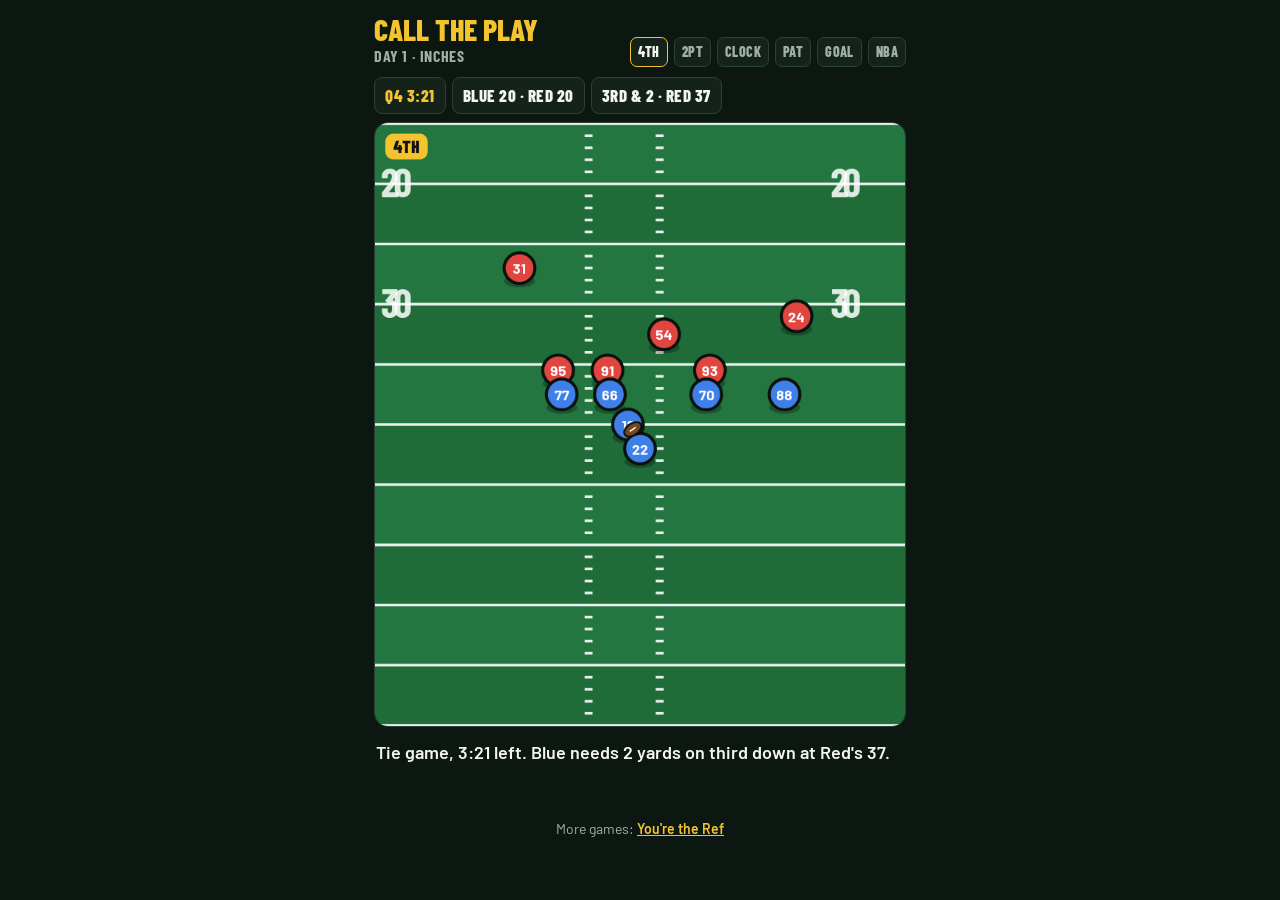
==== call-the-play/index.html @ e91d844c "Add Call the Play: a daily coaching-decisions game Co-Authored-By: Claude Fable 5.2 <noreply@anthrop" ====
<!DOCTYPE html>
<html lang="en">
<head>
<meta charset="utf-8">
<meta name="viewport" content="width=device-width, initial-scale=1">
<title>Call the Play</title>
<link rel="preconnect" href="https://fonts.googleapis.com">
<link href="https://fonts.googleapis.com/css2?family=Barlow:wght@400;500;600;700&family=Barlow+Condensed:wght@600;700;800&display=swap" rel="stylesheet">
<style>
  :root{--night:#0d1712;--panel:#14221a;--line:#2a4234;--chalk:#f3f5ef;--muted:#9fb0a5;--yellow:#f4c430;--red:#e0453f;--green:#2fa866;--display:"Barlow Condensed","Arial Narrow",Arial,sans-serif;--body:Barlow,system-ui,Arial,sans-serif}
  *{box-sizing:border-box}
  body{margin:0;background:var(--night);color:var(--chalk);font-family:var(--body);font-size:16px;line-height:1.45}
  .wrap{max-width:560px;margin:0 auto;padding:14px 14px 40px}
  header{display:flex;flex-wrap:wrap;justify-content:space-between;align-items:flex-end;gap:8px;margin-bottom:10px}
  header>div:first-child{white-space:nowrap}
  .logo{font-family:var(--display);font-weight:800;font-size:30px;line-height:1;text-transform:uppercase;color:var(--yellow)}
  .sub{font-family:var(--display);font-weight:700;font-size:16px;letter-spacing:.6px;text-transform:uppercase;color:var(--muted)}
  .dots{display:flex;gap:6px}
  .dot{font-family:var(--display);font-weight:800;font-size:14px;letter-spacing:.4px;padding:4px 7px;border-radius:7px;border:1px solid var(--line);color:var(--muted);background:var(--panel)}
  .dot.now{border-color:var(--yellow);color:var(--chalk)} .dot.ok{background:var(--green);border-color:var(--green);color:#fff} .dot.no{background:var(--red);border-color:var(--red);color:#fff}
  .stage{position:relative;border-radius:14px;overflow:hidden;border:1px solid var(--line);background:#000}
  canvas{display:block;width:100%;height:auto}
  .ghost{position:absolute;right:10px;top:10px;background:rgba(0,0,0,.66);border:1px solid var(--line);border-radius:8px;padding:5px 11px;font-family:var(--display);font-weight:700;font-size:16px;letter-spacing:.5px;text-transform:uppercase;color:var(--chalk);cursor:pointer}
  .sit{display:flex;flex-wrap:wrap;gap:6px;margin:0 0 8px}
  .sit span{font-family:var(--display);font-weight:800;font-size:17px;letter-spacing:.5px;text-transform:uppercase;padding:5px 10px;border-radius:8px;background:var(--panel);border:1px solid var(--line)}
  .sit span:first-child{color:var(--yellow)}
  .more{display:block;text-align:center;margin:18px 0 0;color:var(--muted);font-size:14px} .more a{color:var(--yellow);font-weight:600}
  .cap{min-height:52px;margin:12px 2px 10px;font-size:18px;font-weight:600;text-wrap:balance}
  .cap.q{color:var(--yellow)}
  .calls{display:grid;gap:8px}
  button{font:inherit;color:inherit;cursor:pointer;border:0}
  .call{font-family:var(--display);font-weight:800;font-size:23px;letter-spacing:.5px;text-transform:uppercase;padding:13px 12px;border-radius:12px;background:var(--panel);border:2px solid var(--line);text-align:left}
  .call:hover:not(:disabled){border-color:var(--yellow)} .call:active:not(:disabled){transform:scale(.985)}
  .call:disabled{opacity:.45;cursor:default} .call.right{background:var(--green);border-color:var(--green);opacity:1} .call.wrong{background:var(--red);border-color:var(--red);opacity:1}
  .call:focus-visible,.primary:focus-visible,.ghost:focus-visible{outline:3px solid var(--yellow);outline-offset:2px}
  .verdict{margin-top:12px;padding:14px;border-radius:12px;background:var(--panel);border:1px solid var(--line)}
  .verdict h2{font-family:var(--display);font-weight:800;font-size:28px;line-height:1;margin:0 0 6px;text-transform:uppercase}
  .verdict p{margin:0 0 8px}
  .law{color:var(--yellow);font-family:var(--display);font-weight:700;font-size:17px;letter-spacing:.5px;text-transform:uppercase}
  #clip{color:var(--yellow);font-weight:600;text-underline-offset:3px}
  .twist{color:var(--muted);font-size:15px}
  .primary{font-family:var(--display);font-weight:800;font-size:24px;letter-spacing:.6px;text-transform:uppercase;background:var(--yellow);color:#1a1606;border-radius:12px;padding:13px 18px;width:100%;margin-top:6px}
  .big{font-family:var(--display);font-weight:800;font-size:84px;line-height:.9;font-variant-numeric:tabular-nums}
  .big small{font-size:36px;color:var(--muted)}
  .grid{font-size:30px;letter-spacing:4px;margin:10px 0}
  .muted{color:var(--muted);font-size:14px}
  .rows{list-style:none;padding:0;margin:12px 0;display:grid;gap:6px}
  .rows li{display:flex;justify-content:space-between;gap:10px;padding:8px 10px;border-radius:9px;background:var(--panel);border:1px solid var(--line);font-size:15px}
  .rows b{font-family:var(--display);font-size:17px;letter-spacing:.4px;text-transform:uppercase}
  .lb{margin-top:12px;padding:14px;border-radius:12px;background:var(--panel);border:1px solid var(--line)}
  .lb h3{font-family:var(--display);font-weight:800;font-size:24px;margin:0 0 8px;text-transform:uppercase;color:var(--yellow)}
  .lbform{display:flex;gap:8px;margin-bottom:10px}
  .lbform input{flex:1;min-width:0;font:inherit;font-weight:600;color:var(--chalk);background:var(--night);border:2px solid var(--line);border-radius:10px;padding:10px 12px}
  .lbform input:focus-visible{outline:3px solid var(--yellow);outline-offset:1px}
  .lbform button{font-family:var(--display);font-weight:800;font-size:20px;text-transform:uppercase;background:var(--yellow);color:#1a1606;border-radius:10px;padding:0 16px}
  .lbtabs{display:flex;gap:6px;margin-bottom:8px}
  .lbtabs button{font-family:var(--display);font-weight:700;font-size:16px;text-transform:uppercase;padding:5px 10px;border-radius:8px;background:var(--night);border:1px solid var(--line);color:var(--muted)}
  .lbtabs button[aria-pressed=true]{border-color:var(--yellow);color:var(--chalk)}
  .lbl{list-style:none;margin:0;padding:0;font-variant-numeric:tabular-nums}
  .lbl li{display:grid;grid-template-columns:30px 1fr auto auto;gap:10px;padding:7px 4px;border-top:1px solid var(--line);font-size:15px}
  .lbl li.me{color:var(--yellow);font-weight:700} .lbl .t{color:var(--muted)}
  [hidden]{display:none!important}
  @media (prefers-reduced-motion:reduce){.call{transition:none}}
</style>
</head>
<body>
<div class="wrap">
  <header>
    <div><div class="logo">Call the Play</div><div class="sub" id="sub">Today's calls</div></div>
    <div class="dots" id="dots" aria-label="Progress"></div>
  </header>
  <main id="play">
    <div class="sit" id="sit" aria-label="Game situation"></div>
    <div class="stage"><canvas id="cv" width="720" height="820" role="img" aria-label="Animated diagram of the play"></canvas><button class="ghost" id="again" hidden>Watch again</button></div>
    <p class="cap" id="cap" aria-live="polite"></p>
    <div class="calls" id="calls"></div>
    <div class="verdict" id="verdict" hidden>
      <h2 id="vh"></h2><p id="why"></p><p class="law" id="law"></p><p class="twist" id="twist"></p>
      <p style="margin:0 0 10px"><a id="clip" target="_blank" rel="noopener" hidden></a></p>
      <button class="primary" id="next">Next play</button>
    </div>
  </main>
  <main id="done" hidden>
    <div class="verdict">
      <div class="sub" id="rank"></div>
      <div class="big"><span id="score">0</span><small id="outof">/6</small></div>
      <div class="grid" id="grid" aria-hidden="true"></div>
      <p class="muted" id="streak"></p>
      <ul class="rows" id="rows"></ul>
      <button class="primary" id="copy">Copy my score</button>
      <button class="call" id="review" style="width:100%;margin-top:8px;text-align:center">Play these again</button>
      <p class="muted" style="margin:12px 0 0">Every answer is the call that published win-probability research favors, with the source linked. Real games have matchups, weather and injuries that can change it. Plays are illustrations. Not affiliated with any league.</p>
    </div>
    <section class="lb" id="lb" aria-labelledby="lbh">
      <h3 id="lbh">Leaderboard</h3>
      <form class="lbform" id="lbform"><input id="lbname" maxlength="16" autocomplete="nickname" placeholder="Your ref name" aria-label="Your ref name"><button type="submit">Post score</button></form>
      <div class="lbtabs"><button type="button" id="lbday" aria-pressed="true">Today</button><button type="button" id="lball" aria-pressed="false">All time</button></div>
      <ol class="lbl" id="lblist"></ol><p class="muted" id="lbmsg" style="margin:8px 0 0"></p>
    </section>
  </main>
  <p class="more">More games: <a href="../">You're the Ref</a></p>
</div>
<script src="../engine.js"></script>
<script>
function startGame(DAY,P){
  "use strict";
  var  $=function(i){return document.getElementById(i)};
  var cv=$("cv"), c=cv.getContext("2d"), RECT=[0,0,720,820];
  var LB_URL="", secs=0, asked=0; var i=0, res=[], raf=0, answered=false, reduce=window.matchMedia&&matchMedia("(prefers-reduced-motion: reduce)").matches;
  function store(k,v){try{if(v===undefined)return JSON.parse(localStorage.getItem(k));localStorage.setItem(k,JSON.stringify(v))}catch(e){return null}}
  function dots(){$("dots").innerHTML=P.map(function(p,j){var s=res[j]===undefined?(j===i?"now":""):(res[j]?"ok":"no");return '<span class="dot '+s+'">'+p.league+'</span>'}).join("")}
  function paint(t,trail){YTR.draw(c,P[i],t,RECT,{trail:trail});var lb=P[i].league;c.font="800 24px 'Barlow Condensed', Arial, sans-serif";YTR.chip(c,lb,14+(c.measureText(lb).width+21.6)/2,32,24,"#111","#f4c430",1)}
  function run(slow){
    cancelAnimationFrame(raf);var p=P[i],k=slow?(p.replay?0.8:0.5):0.7,t0=null,lead=slow?0:3600;
    $("again").hidden=true; if(!slow){$("calls").innerHTML="";$("cap").className="cap";$("cap").textContent=p.setup}
    if(reduce){paint(p.dur,true);ask();return}
    function step(now){if(t0===null)t0=now;var t=Math.max(0,(now-t0-lead)/1000)*k;
      if(t>=p.dur){paint(p.dur,true);if(slow)ask();else setTimeout(ask,1800);return}
      paint(t,slow);if(now-t0>=lead&&!answered){$("cap").className="cap";$("cap").textContent=YTR.capAt(p,t)||$("cap").textContent}
      raf=requestAnimationFrame(step)}
    raf=requestAnimationFrame(step)
  }
  function ask(){var p=P[i];$("again").hidden=false;if(answered)return;if(!asked)asked=Date.now();$("cap").className="cap q";$("cap").textContent=p.after;
    if($("calls").children.length)return;
    p.options.forEach(function(o,j){var b=document.createElement("button");b.className="call";b.textContent=o;b.onclick=function(){answer(j)};$("calls").appendChild(b)})}
  function answer(j){if(answered)return;answered=true;secs+=Math.min(60,(Date.now()-(asked||Date.now()))/1000);asked=0;var p=P[i],ok=j===p.answer;res[i]=ok;
    [].forEach.call($("calls").children,function(b,n){b.disabled=true;if(n===p.answer)b.classList.add("right");else if(n===j)b.classList.add("wrong")});
    $("vh").textContent=ok?"Right call":"The numbers disagree";$("vh").style.color=ok?"var(--green)":"var(--red)";
    $("why").textContent=p.why;$("law").textContent=p.law;$("twist").textContent=p.twist;var a=$("clip");if(p.clip){a.href=p.clip.url;a.textContent=p.clip.label+" ↗";a.hidden=false}else a.hidden=true;$("next").textContent=i===P.length-1?"See my score":"Next play";
    $("verdict").hidden=false;dots();$("next").focus({preventScroll:true})}
  function load(){$("sit").textContent="";(P[i].sit||[]).forEach(function(x){var e=document.createElement("span");e.textContent=x;$("sit").appendChild(e)});answered=false;$("verdict").hidden=true;$("sub").textContent="Day "+DAY+"  ·  "+P[i].title;dots();run(false)}
  function grid(){return res.map(function(r){return r?"🟩":"🟥"}).join("")}
  function finish(){
    var n=res.filter(Boolean).length,ranks=["Fired at halftime","Armchair coach","Position coach","Position coach","Coordinator","Coordinator","Head coach"];
    $("play").hidden=true;$("done").hidden=false;$("sub").textContent="Day "+DAY+"  ·  Final";$("score").textContent=n;$("outof").textContent="/"+P.length;$("rank").textContent=ranks[n];$("grid").textContent=grid();
    $("rows").innerHTML=P.map(function(p,j){return "<li><span><b>"+p.league+"</b> · "+p.title+"</span><span>"+p.stamp+" "+(res[j]?"✓":"✗")+"</span></li>"}).join("");
    var s=store("ctp_daily")||{};if(s.last!==DAY){s.streak=(s.last===DAY-1?(s.streak||0):0)+1;s.last=DAY;s.first=n}s.best=Math.max(s.best||0,n);store("ctp_daily",s);
    lbInit(n,s);$("streak").textContent=s.streak?"Streak: "+s.streak+" day"+(s.streak>1?"s":"")+"  ·  Best: "+s.best+"/"+P.length:"";dots()}
  $("again").onclick=function(){run(true)};
  $("next").onclick=function(){if(i===P.length-1){finish();return}i++;load();window.scrollTo({top:0,behavior:reduce?"auto":"smooth"})};
  $("review").onclick=function(){i=0;res=[];secs=0;practice=true;$("done").hidden=true;$("play").hidden=false;load()};
  $("copy").onclick=function(){var t="Call the Play · Day "+DAY+"\n"+P.map(function(p){return p.league}).join(" ")+"\n"+grid()+"  "+res.filter(Boolean).length+"/"+P.length,b=this;
    function ok(){b.textContent="Copied";setTimeout(function(){b.textContent="Copy my score"},1600)}
    if(navigator.clipboard&&navigator.clipboard.writeText)navigator.clipboard.writeText(t).then(ok,function(){b.textContent=t});else b.textContent=t};
  var practice=false, board=null, tab="day";
  function lbShow(){var rows=board?(tab==="day"?board.day:board.all)||[]:[],me=(store("ytr_name")||"").toLowerCase(),L=$("lblist");L.textContent="";
    rows.forEach(function(r,k){var li=document.createElement("li");if(r.name.toLowerCase()===me)li.className="me";
      [String(k+1),r.name,tab==="day"?r.score+"/"+r.total:r.score+" right",tab==="day"?Math.round(r.secs)+"s":r.days+" day"+(r.days>1?"s":"")].forEach(function(x,m){var s=document.createElement("span");if(m===3)s.className="t";s.textContent=x;li.appendChild(s)});L.appendChild(li)});
    if(!rows.length&&board)$("lbmsg").textContent="No scores yet. Be the first."}
  function lbCall(body){return fetch(LB_URL+(body?"":"?day="+DAY),body?{method:"POST",headers:{"Content-Type":"text/plain"},body:JSON.stringify(body)}:{}).then(function(r){return r.json()})}
  function lbInit(n,s){
    if(!LB_URL){$("lb").hidden=true;return}
    var posted=s.posted===DAY;$("lbform").hidden=posted||practice;$("lbname").value=store("ytr_name")||"";
    $("lbmsg").textContent=practice&&!posted?"Replays are practice. Only your first run counts.":"Loading scores...";
    lbCall().then(function(b){board=b;$("lbmsg").textContent=practice&&!posted?"Replays are practice. Only your first run counts.":"";lbShow()},function(){$("lbmsg").textContent="Couldn't load the leaderboard. Try again later."});
    $("lbform").onsubmit=function(e){e.preventDefault();var name=$("lbname").value.replace(/[^A-Za-z0-9 _-]/g,"").trim().slice(0,16);
      if(name.length<2){$("lbmsg").textContent="Pick a name with at least 2 letters or numbers.";return}
      $("lbmsg").textContent="Posting...";lbCall({day:DAY,name:name,score:n,total:P.length,secs:Math.round(secs*10)/10}).then(function(b){
        if(b.error){$("lbmsg").textContent=b.error;return}board=b;store("ytr_name",name);var z=store("ctp_daily")||{};z.posted=DAY;store("ctp_daily",z);$("lbform").hidden=true;$("lbmsg").textContent="Posted.";lbShow()},function(){$("lbmsg").textContent="Couldn't post your score. Try again."})}}
  $("lbday").onclick=function(){tab="day";this.setAttribute("aria-pressed","true");$("lball").setAttribute("aria-pressed","false");lbShow()};
  $("lball").onclick=function(){tab="all";this.setAttribute("aria-pressed","true");$("lbday").setAttribute("aria-pressed","false");lbShow()};
  window.__ytr={answer:answer,state:function(){return {i:i,res:res,answered:answered}},skip:function(){cancelAnimationFrame(raf);paint(P[i].dur,true);ask()}};
  load();
}
(function(){
  /* Day 1 was 20 Nov 2026 (US Eastern). A new slate goes live at midnight Eastern if slates/day-N.js exists; otherwise the latest one stays up. */
  function todayN(){try{var s=new Intl.DateTimeFormat("en-CA",{timeZone:"America/New_York",year:"numeric",month:"2-digit",day:"2-digit"}).format(new Date()).split("-");
    return 1+Math.round((Date.UTC(+s[0],+s[1]-1,+s[2])-Date.UTC(2026,10,20))/864e5)}catch(e){return 1}}
  function tryDay(n,left){if(n<1||left<0){document.getElementById("cap").textContent="Couldn't load today's plays. Refresh to try again.";return}
    var s=document.createElement("script");s.src="slates/day-"+n+".js?v="+n;
    s.onload=function(){var P=(window.CTP_SLATES||{})[n];if(P&&P.length)startGame(n,P);else tryDay(n-1,left-1)};
    s.onerror=function(){tryDay(n-1,left-1)};document.head.appendChild(s)}
  var q=+new URLSearchParams(location.search).get("day"),l=document.createElement("script");
  function go(){var latest=window.CTP_LATEST||todayN();tryDay(q>0?Math.min(q,latest):Math.max(1,Math.min(todayN(),latest)),30)}
  l.src="slates/latest.js?v="+Math.floor(Date.now()/6e5);l.onload=go;l.onerror=go;document.head.appendChild(l);
})();
</script>
</body>
</html>
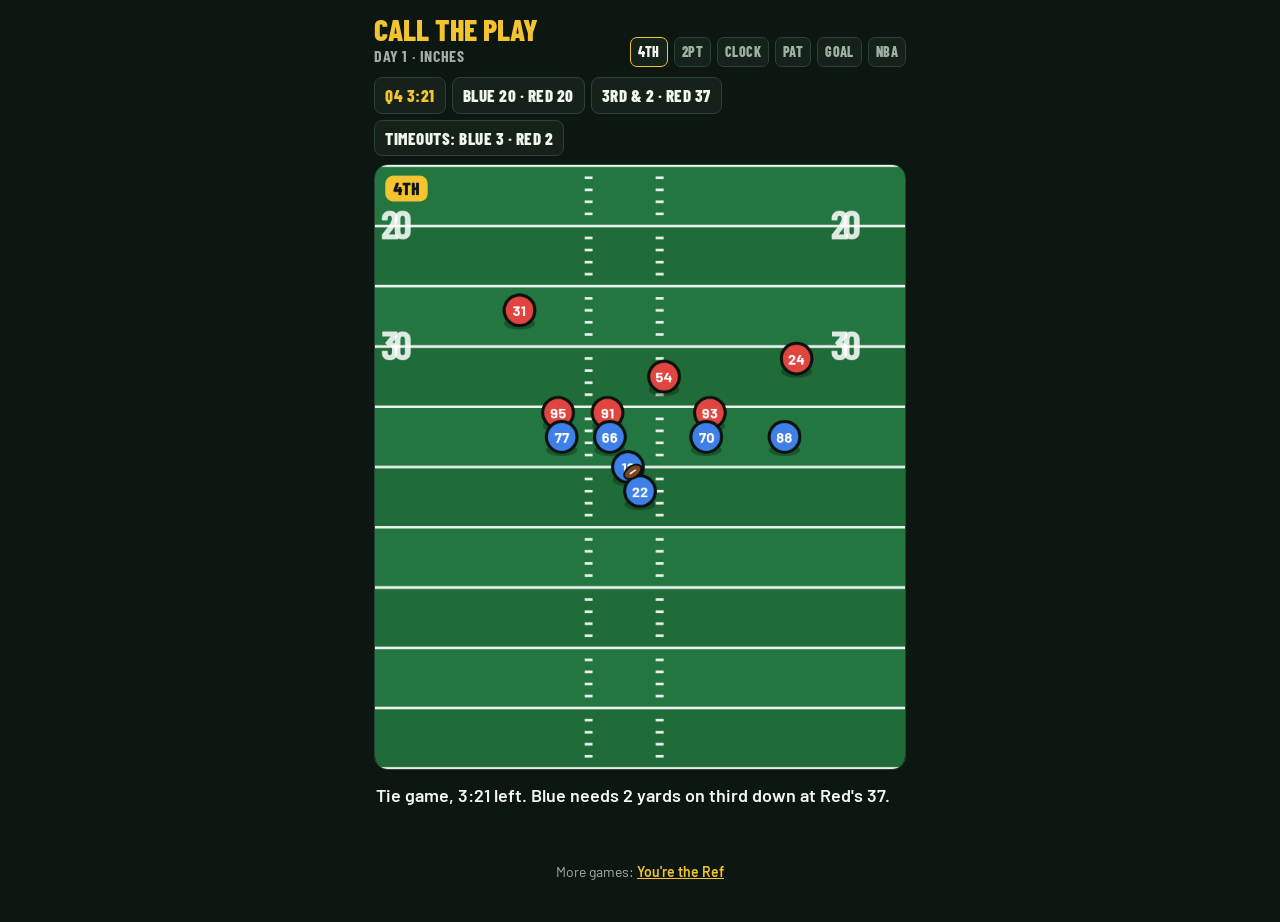
==== commit 911bda7f: "Call the Play: show each team's timeouts Co-Authored-By: Claude Fable 5.2 <noreply@anthropic.com> Cl" ====
--- a/call-the-play/index.html
+++ b/call-the-play/index.html
@@ -128,7 +128,7 @@
     $("vh").textContent=ok?"Right call":"The numbers disagree";$("vh").style.color=ok?"var(--green)":"var(--red)";
     $("why").textContent=p.why;$("law").textContent=p.law;$("twist").textContent=p.twist;var a=$("clip");if(p.clip){a.href=p.clip.url;a.textContent=p.clip.label+" ↗";a.hidden=false}else a.hidden=true;$("next").textContent=i===P.length-1?"See my score":"Next play";
     $("verdict").hidden=false;dots();$("next").focus({preventScroll:true})}
-  function load(){$("sit").textContent="";(P[i].sit||[]).forEach(function(x){var e=document.createElement("span");e.textContent=x;$("sit").appendChild(e)});answered=false;$("verdict").hidden=true;$("sub").textContent="Day "+DAY+"  ·  "+P[i].title;dots();run(false)}
+  function load(){$("sit").textContent="";(P[i].sit||[]).forEach(function(x){var e=document.createElement("span");e.textContent=x;$("sit").appendChild(e)});if(P[i].to){var o=document.createElement("span");o.textContent="Timeouts: Blue "+P[i].to[0]+" · Red "+P[i].to[1];$("sit").appendChild(o)}answered=false;$("verdict").hidden=true;$("sub").textContent="Day "+DAY+"  ·  "+P[i].title;dots();run(false)}
   function grid(){return res.map(function(r){return r?"🟩":"🟥"}).join("")}
   function finish(){
     var n=res.filter(Boolean).length,ranks=["Fired at halftime","Armchair coach","Position coach","Position coach","Coordinator","Coordinator","Head coach"];
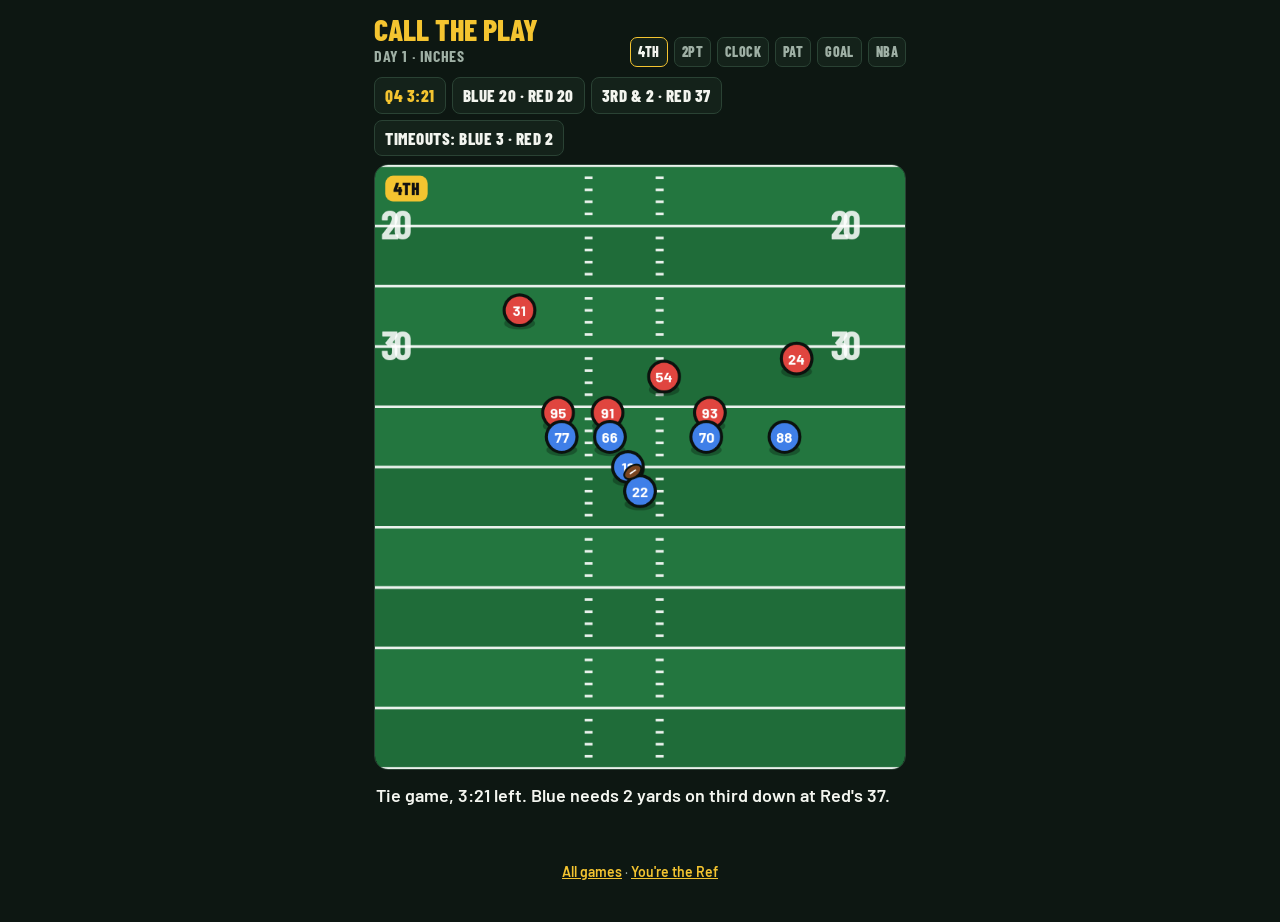
==== commit ff066498: "Add a home screen with a card for each game Co-Authored-By: Claude Fable 5.2 <noreply@anthropic.com>" ====
--- a/call-the-play/index.html
+++ b/call-the-play/index.html
@@ -98,7 +98,7 @@
       <ol class="lbl" id="lblist"></ol><p class="muted" id="lbmsg" style="margin:8px 0 0"></p>
     </section>
   </main>
-  <p class="more">More games: <a href="../">You're the Ref</a></p>
+  <p class="more"><a href="../">All games</a> · <a href="../?play=1">You're the Ref</a></p>
 </div>
 <script src="../engine.js"></script>
 <script>
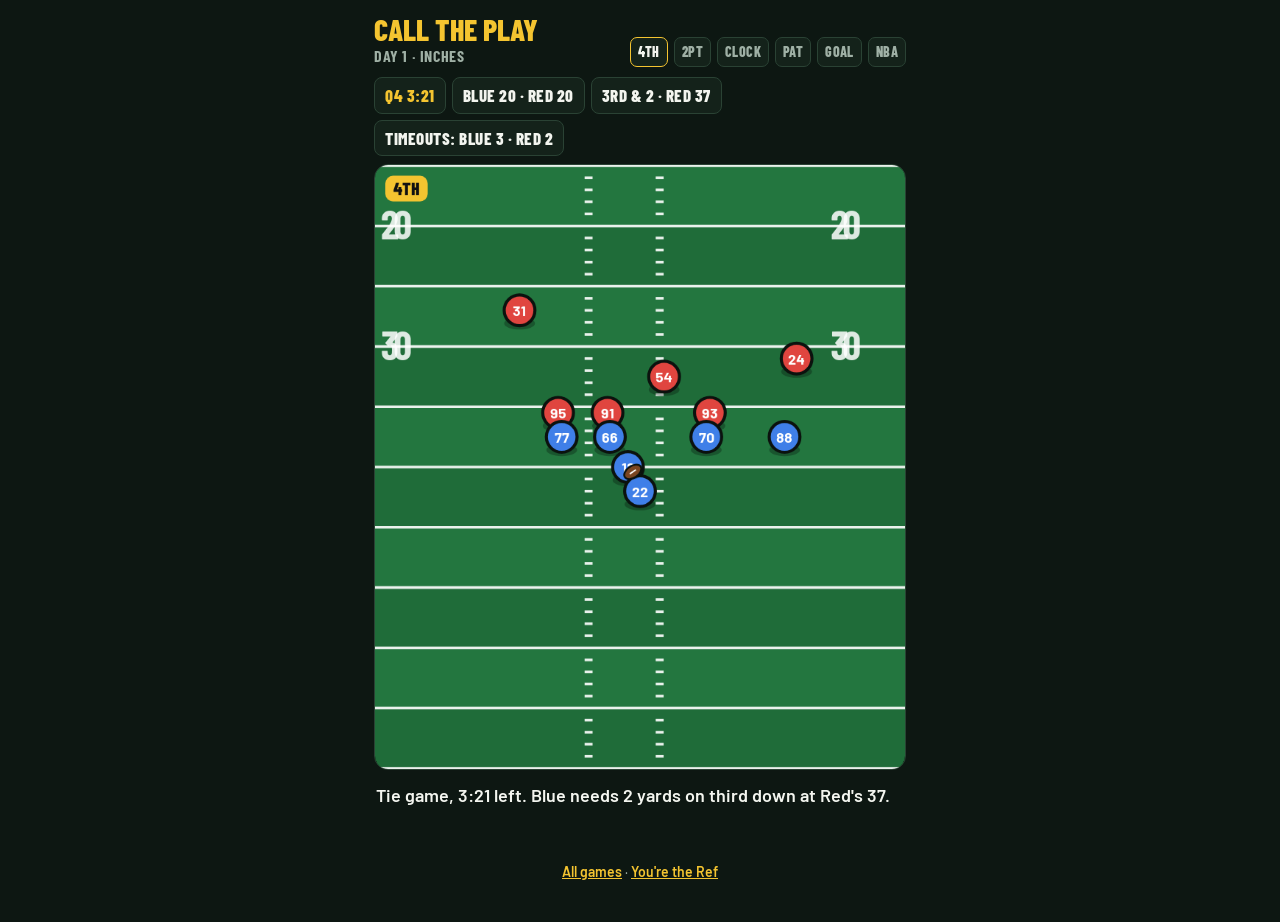
==== commit a43b0971: "Atrain's Games: home screen at the root, each game in its own folder Co-Authored-By: Claude Fable 5." ====
--- a/call-the-play/index.html
+++ b/call-the-play/index.html
@@ -98,7 +98,7 @@
       <ol class="lbl" id="lblist"></ol><p class="muted" id="lbmsg" style="margin:8px 0 0"></p>
     </section>
   </main>
-  <p class="more"><a href="../">All games</a> · <a href="../?play=1">You're the Ref</a></p>
+  <p class="more"><a href="../">All games</a> · <a href="../youre-the-ref/">You're the Ref</a></p>
 </div>
 <script src="../engine.js"></script>
 <script>
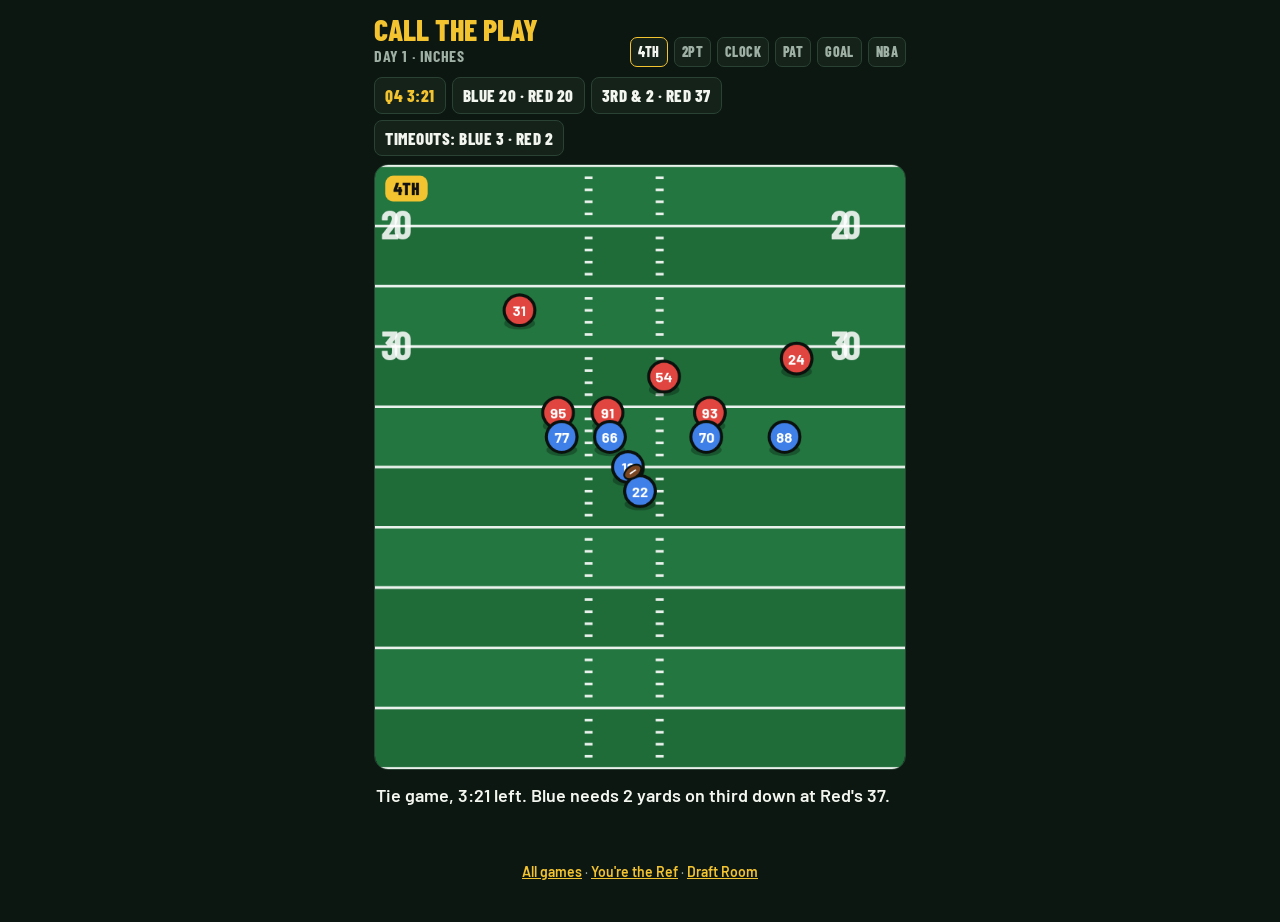
==== commit 96320838: "Add Draft Room: pick the best career from three real draft prospects Co-Authored-By: Claude Fable 5." ====
--- a/call-the-play/index.html
+++ b/call-the-play/index.html
@@ -98,7 +98,7 @@
       <ol class="lbl" id="lblist"></ol><p class="muted" id="lbmsg" style="margin:8px 0 0"></p>
     </section>
   </main>
-  <p class="more"><a href="../">All games</a> · <a href="../youre-the-ref/">You're the Ref</a></p>
+  <p class="more"><a href="../">All games</a> · <a href="../youre-the-ref/">You're the Ref</a> · <a href="../draft-room/">Draft Room</a></p>
 </div>
 <script src="../engine.js"></script>
 <script>
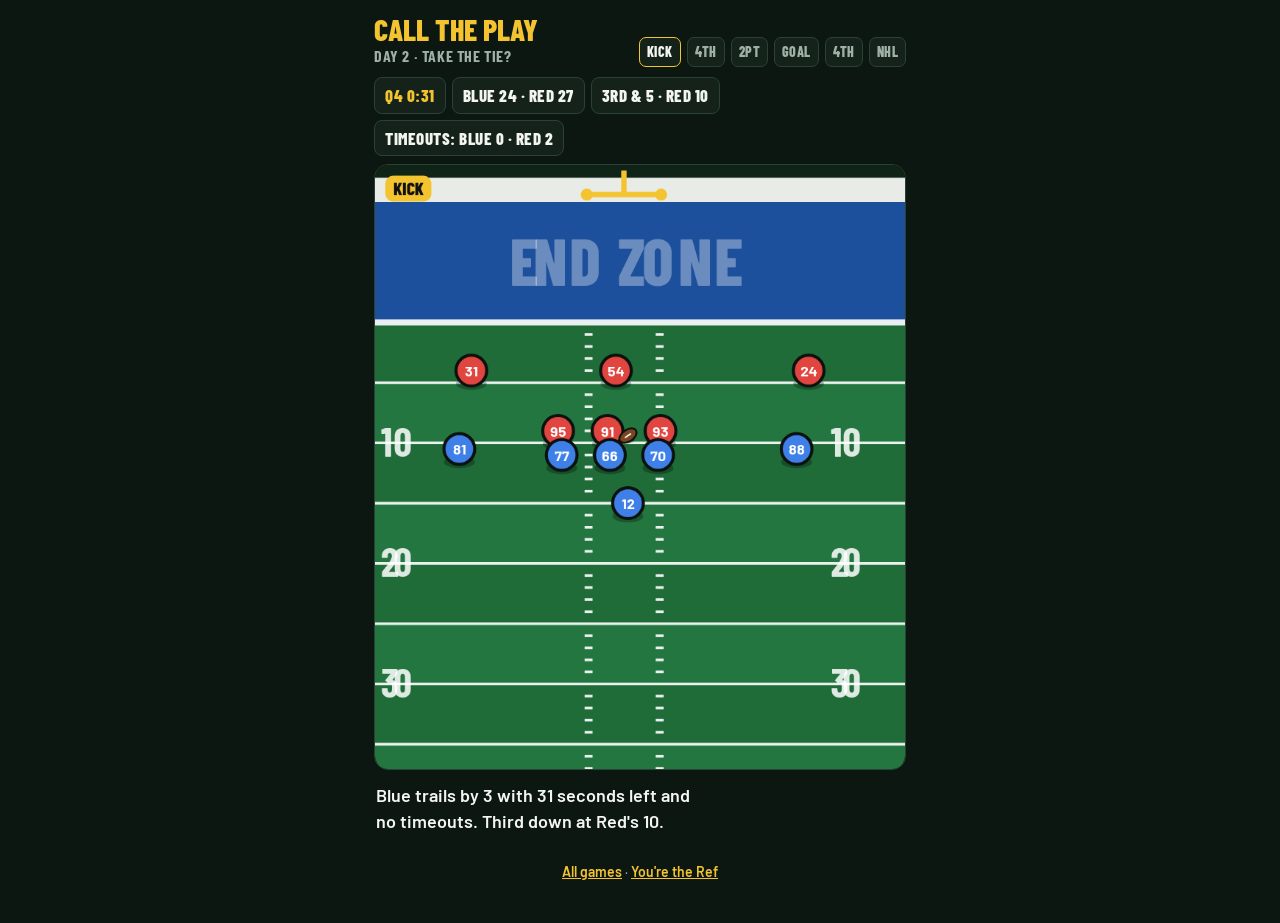
==== commit 2fd9fe04: "Keep only You're the Ref and Call the Play Remove Draft Room, Trade Desk, Box Score Detective and Be" ====
--- a/call-the-play/index.html
+++ b/call-the-play/index.html
@@ -98,7 +98,7 @@
       <ol class="lbl" id="lblist"></ol><p class="muted" id="lbmsg" style="margin:8px 0 0"></p>
     </section>
   </main>
-  <p class="more"><a href="../">All games</a> · <a href="../youre-the-ref/">You're the Ref</a> · <a href="../draft-room/">Draft Room</a></p>
+  <p class="more"><a href="../">All games</a> · <a href="../youre-the-ref/">You're the Ref</a></p>
 </div>
 <script src="../engine.js"></script>
 <script>
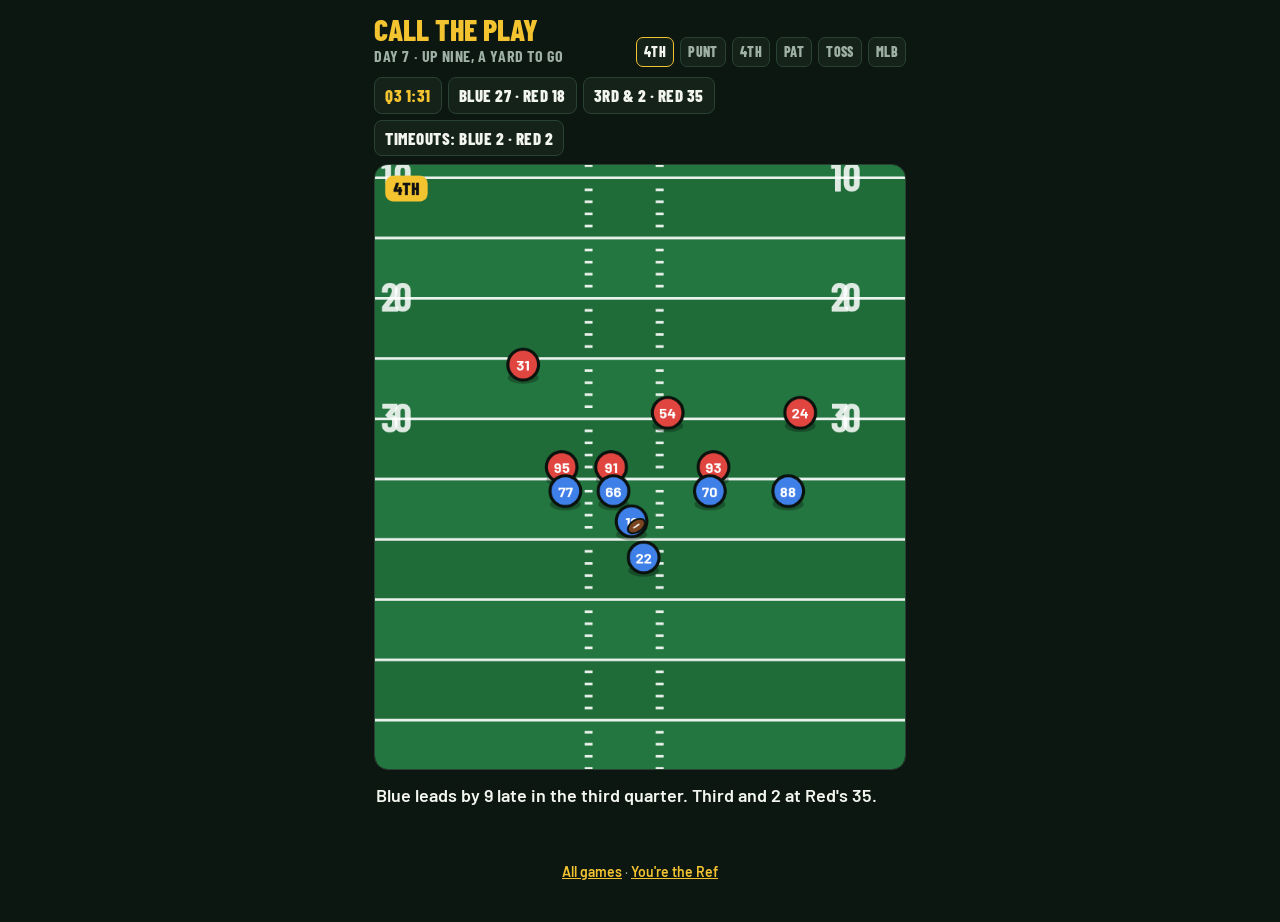
==== commit 05de206f: "Fix extra infielders in MLB plays, slow captions to reading pace - Outfielders no longer start on th" ====
--- a/call-the-play/index.html
+++ b/call-the-play/index.html
@@ -111,10 +111,13 @@
   function dots(){$("dots").innerHTML=P.map(function(p,j){var s=res[j]===undefined?(j===i?"now":""):(res[j]?"ok":"no");return '<span class="dot '+s+'">'+p.league+'</span>'}).join("")}
   function paint(t,trail){YTR.draw(c,P[i],t,RECT,{trail:trail});var lb=P[i].league;c.font="800 24px 'Barlow Condensed', Arial, sans-serif";YTR.chip(c,lb,14+(c.measureText(lb).width+21.6)/2,32,24,"#111","#f4c430",1)}
   function run(slow){
-    cancelAnimationFrame(raf);var p=P[i],k=slow?(p.replay?0.8:0.5):0.7,t0=null,lead=slow?0:3600;
+    cancelAnimationFrame(raf);var p=P[i],k=slow?(p.replay?0.8:0.5):0.7,t0=null,words=function(s){return String(s).split(/\s+/).length},lead=slow?0:Math.max(3600,words(p.setup)*280+1500);
+    // Reading pace: each caption stays up at least ~0.27s per word + 1s, and the play slows down to match.
+    var segs=[],real=0;p.caps.forEach(function(c){var a=Math.min(c[0],p.dur),b=Math.min(c[1],p.dur);if(b<=a)return;var r=Math.max((b-a)/k,slow?0:words(c[2])*0.27+1.0);segs.push([a,b,real,real+r]);real+=r});
+    function gt(rs){for(var j=0;j<segs.length;j++){var s=segs[j];if(rs<s[3])return s[0]+(rs-s[2])/(s[3]-s[2])*(s[1]-s[0])}return p.dur}
     $("again").hidden=true; if(!slow){$("calls").innerHTML="";$("cap").className="cap";$("cap").textContent=p.setup}
     if(reduce){paint(p.dur,true);ask();return}
-    function step(now){if(t0===null)t0=now;var t=Math.max(0,(now-t0-lead)/1000)*k;
+    function step(now){if(t0===null)t0=now;var t=gt(Math.max(0,(now-t0-lead)/1000));
       if(t>=p.dur){paint(p.dur,true);if(slow)ask();else setTimeout(ask,1800);return}
       paint(t,slow);if(now-t0>=lead&&!answered){$("cap").className="cap";$("cap").textContent=YTR.capAt(p,t)||$("cap").textContent}
       raf=requestAnimationFrame(step)}
